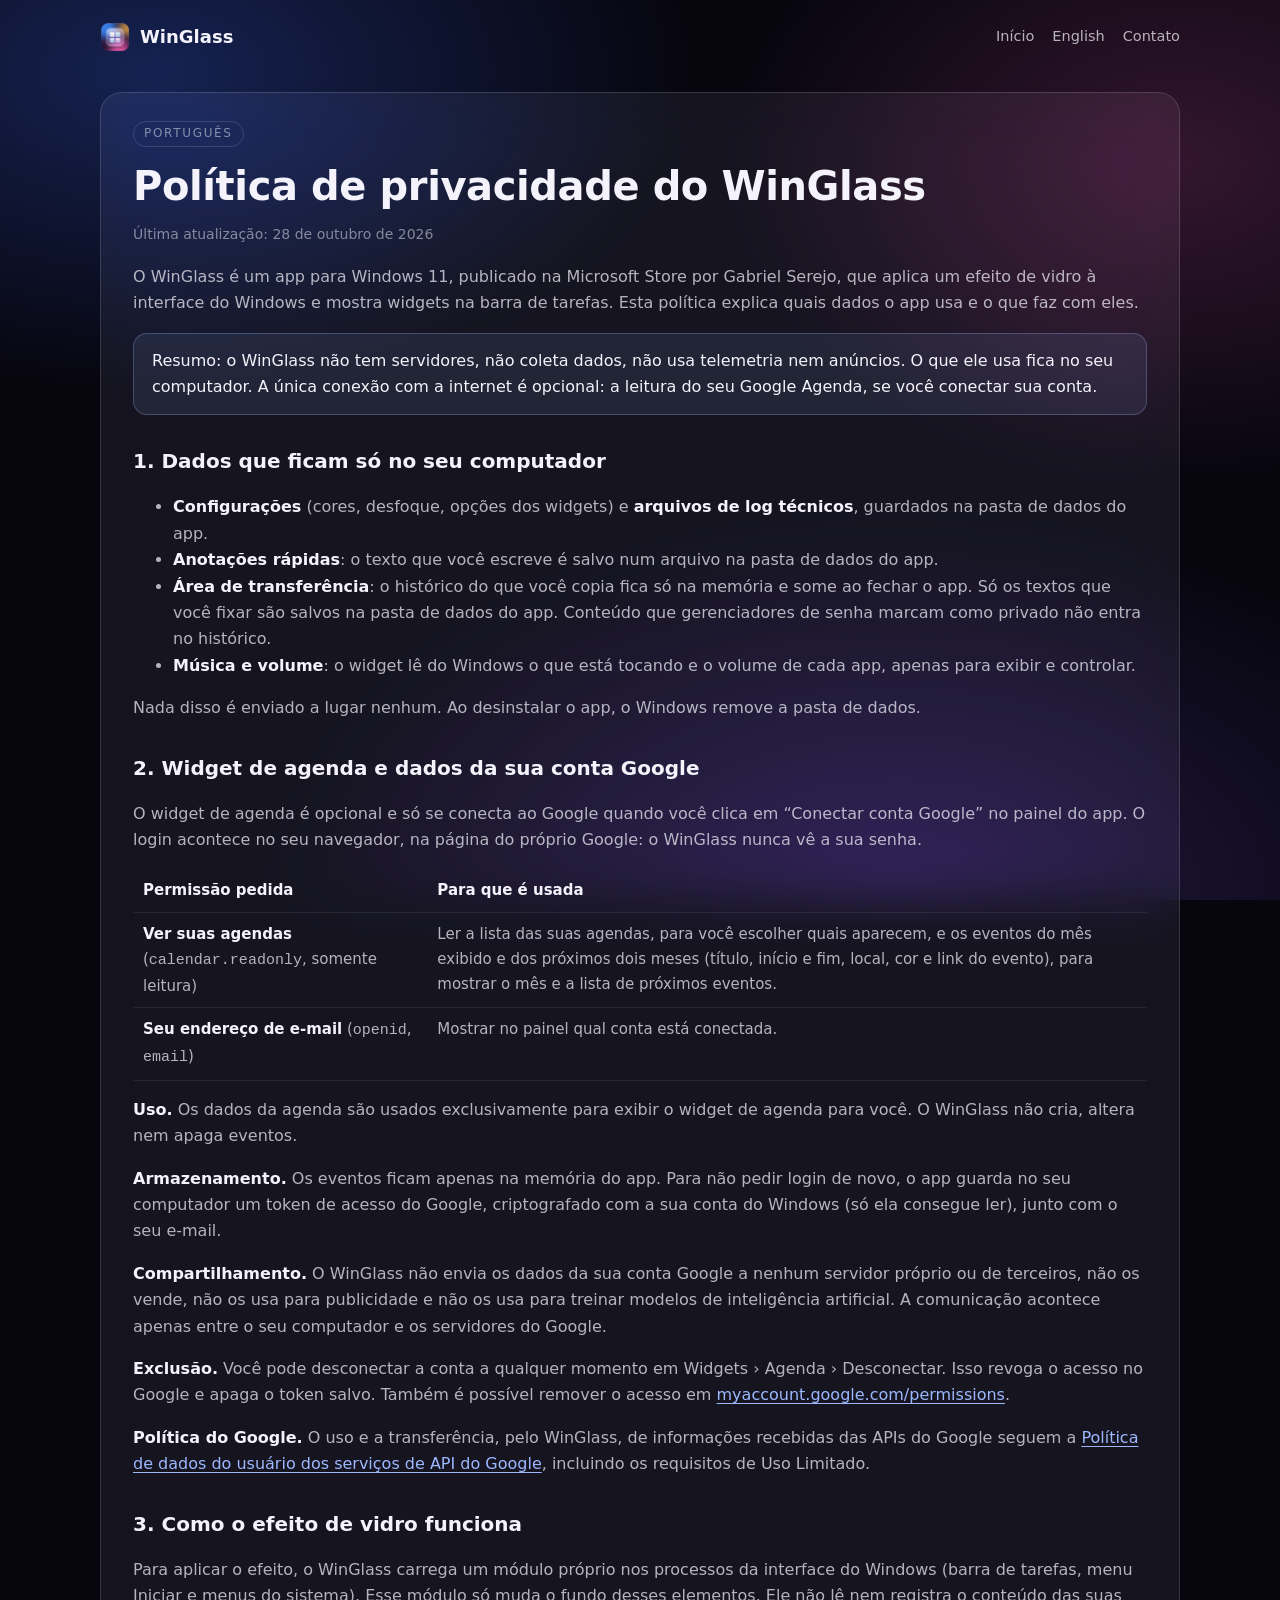
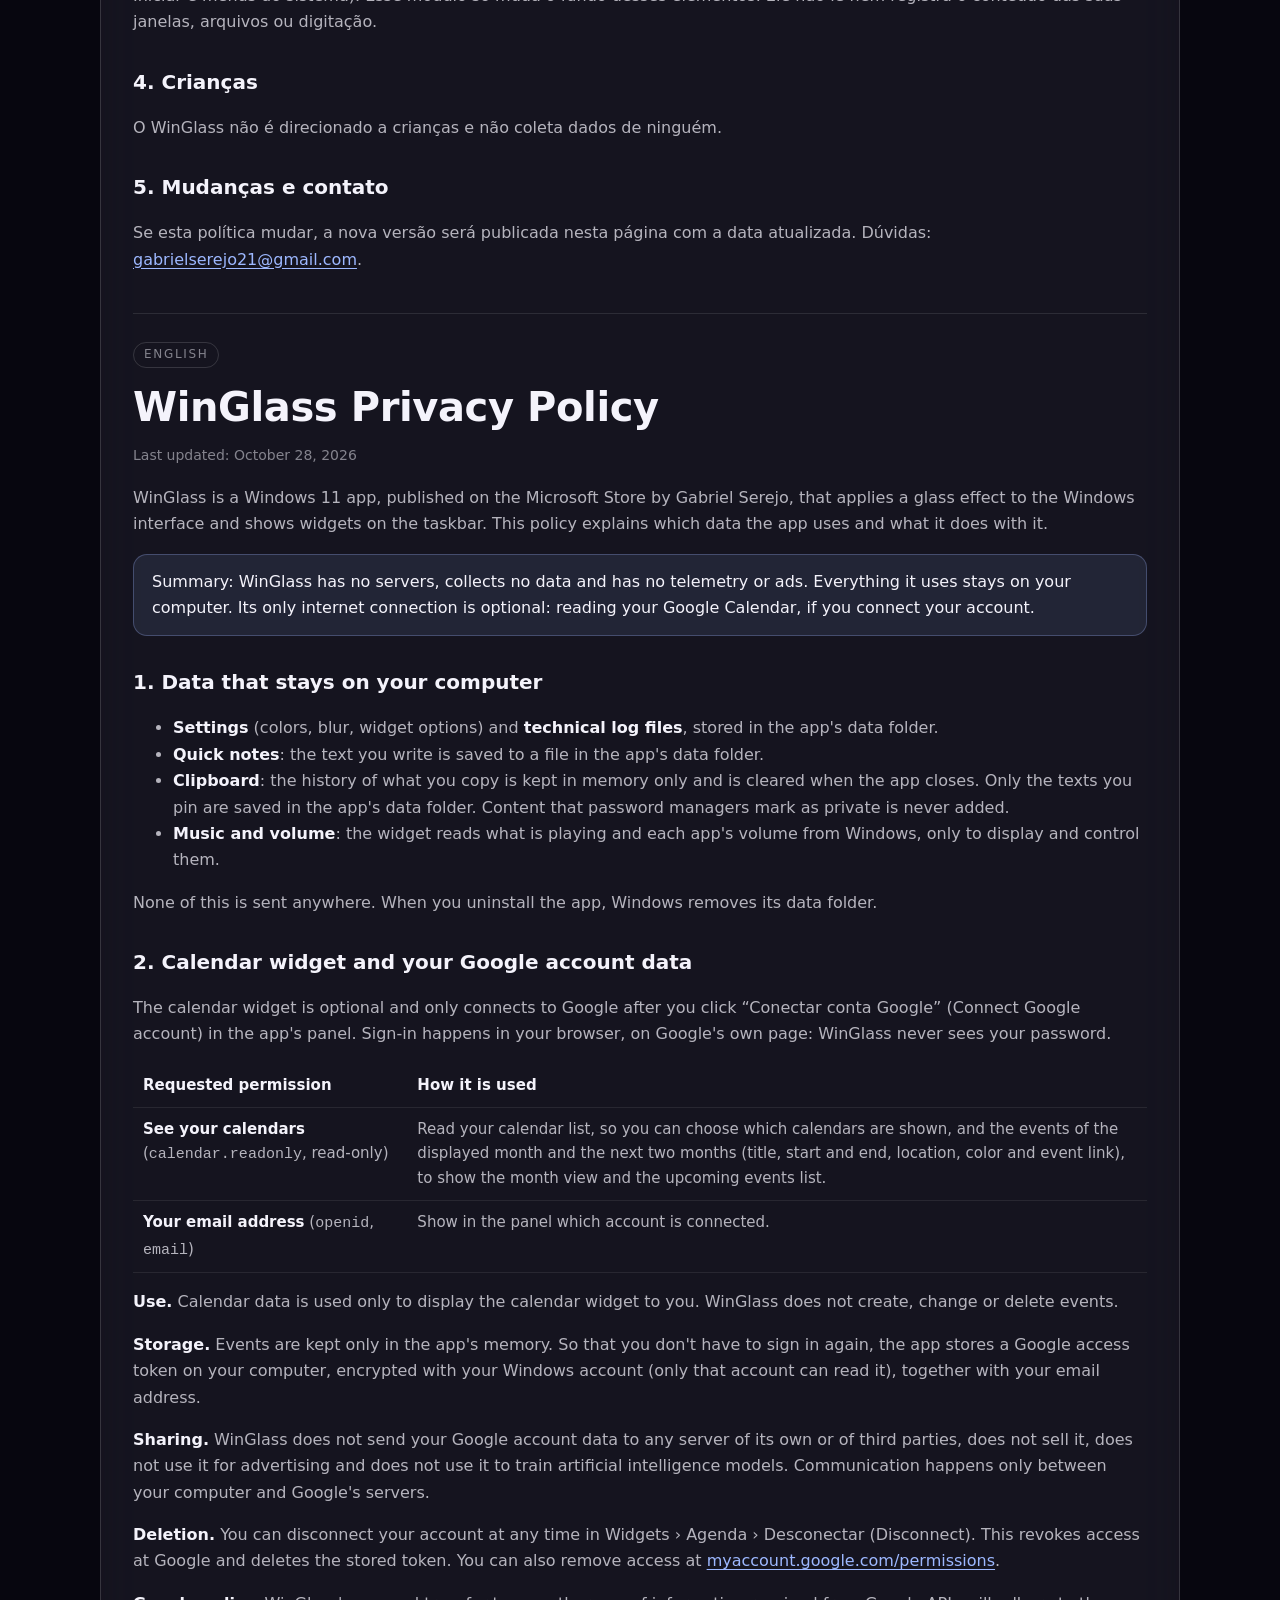
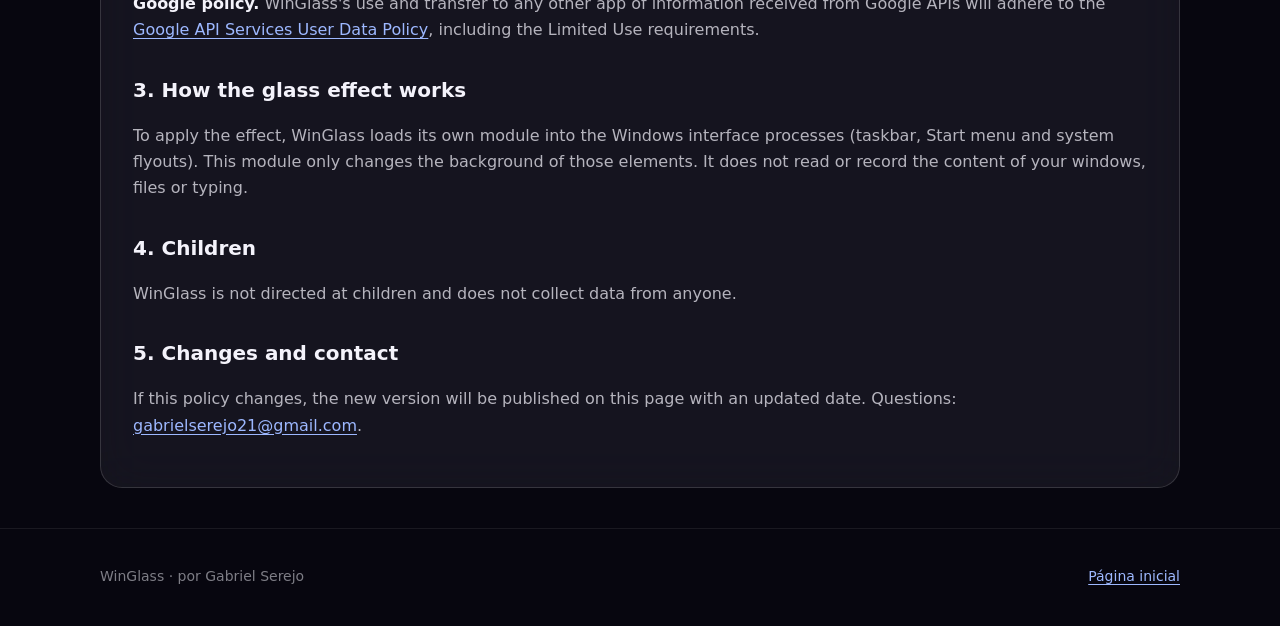
==== privacidade.html @ 67fd1177 "Site do WinGlass" ====
<!doctype html>
<html lang="pt-BR">
<head>
<meta charset="utf-8">
<meta name="viewport" content="width=device-width, initial-scale=1">
<title>Política de privacidade · WinGlass</title>
<meta name="description" content="Como o WinGlass trata os seus dados, incluindo os dados da conta Google usados pelo widget de agenda.">
<link rel="icon" href="img/icon.png">
<link rel="stylesheet" href="style.css">
</head>
<body>
<header class="top wrap">
  <a class="brand" href="./"><img src="img/icon.png" alt="">WinGlass</a>
  <nav class="links">
    <a href="./">Início</a>
    <a href="#english">English</a>
    <a href="mailto:gabrielserejo21@gmail.com">Contato</a>
  </nav>
</header>

<main class="wrap">
  <article class="doc glass">
    <span class="lang">Português</span>
    <h1>Política de privacidade do WinGlass</h1>
    <p class="updated">Última atualização: 28 de outubro de 2026</p>

    <p>O WinGlass é um app para Windows 11, publicado na Microsoft Store por Gabriel Serejo, que aplica um efeito de vidro à interface do Windows e mostra widgets na barra de tarefas. Esta política explica quais dados o app usa e o que faz com eles.</p>

    <div class="callout"><p>Resumo: o WinGlass não tem servidores, não coleta dados, não usa telemetria nem anúncios. O que ele usa fica no seu computador. A única conexão com a internet é opcional: a leitura do seu Google Agenda, se você conectar sua conta.</p></div>

    <h2>1. Dados que ficam só no seu computador</h2>
    <ul>
      <li><strong>Configurações</strong> (cores, desfoque, opções dos widgets) e <strong>arquivos de log técnicos</strong>, guardados na pasta de dados do app.</li>
      <li><strong>Anotações rápidas</strong>: o texto que você escreve é salvo num arquivo na pasta de dados do app.</li>
      <li><strong>Área de transferência</strong>: o histórico do que você copia fica só na memória e some ao fechar o app. Só os textos que você fixar são salvos na pasta de dados do app. Conteúdo que gerenciadores de senha marcam como privado não entra no histórico.</li>
      <li><strong>Música e volume</strong>: o widget lê do Windows o que está tocando e o volume de cada app, apenas para exibir e controlar.</li>
    </ul>
    <p>Nada disso é enviado a lugar nenhum. Ao desinstalar o app, o Windows remove a pasta de dados.</p>

    <h2>2. Widget de agenda e dados da sua conta Google</h2>
    <p>O widget de agenda é opcional e só se conecta ao Google quando você clica em “Conectar conta Google” no painel do app. O login acontece no seu navegador, na página do próprio Google: o WinGlass nunca vê a sua senha.</p>

    <table>
      <thead><tr><th>Permissão pedida</th><th>Para que é usada</th></tr></thead>
      <tbody>
        <tr><td><strong>Ver suas agendas</strong> (<code>calendar.readonly</code>, somente leitura)</td><td>Ler a lista das suas agendas, para você escolher quais aparecem, e os eventos do mês exibido e dos próximos dois meses (título, início e fim, local, cor e link do evento), para mostrar o mês e a lista de próximos eventos.</td></tr>
        <tr><td><strong>Seu endereço de e-mail</strong> (<code>openid</code>, <code>email</code>)</td><td>Mostrar no painel qual conta está conectada.</td></tr>
      </tbody>
    </table>

    <p><strong>Uso.</strong> Os dados da agenda são usados exclusivamente para exibir o widget de agenda para você. O WinGlass não cria, altera nem apaga eventos.</p>
    <p><strong>Armazenamento.</strong> Os eventos ficam apenas na memória do app. Para não pedir login de novo, o app guarda no seu computador um token de acesso do Google, criptografado com a sua conta do Windows (só ela consegue ler), junto com o seu e-mail.</p>
    <p><strong>Compartilhamento.</strong> O WinGlass não envia os dados da sua conta Google a nenhum servidor próprio ou de terceiros, não os vende, não os usa para publicidade e não os usa para treinar modelos de inteligência artificial. A comunicação acontece apenas entre o seu computador e os servidores do Google.</p>
    <p><strong>Exclusão.</strong> Você pode desconectar a conta a qualquer momento em Widgets › Agenda › Desconectar. Isso revoga o acesso no Google e apaga o token salvo. Também é possível remover o acesso em <a href="https://myaccount.google.com/permissions">myaccount.google.com/permissions</a>.</p>
    <p><strong>Política do Google.</strong> O uso e a transferência, pelo WinGlass, de informações recebidas das APIs do Google seguem a <a href="https://developers.google.com/terms/api-services-user-data-policy">Política de dados do usuário dos serviços de API do Google</a>, incluindo os requisitos de Uso Limitado.</p>

    <h2>3. Como o efeito de vidro funciona</h2>
    <p>Para aplicar o efeito, o WinGlass carrega um módulo próprio nos processos da interface do Windows (barra de tarefas, menu Iniciar e menus do sistema). Esse módulo só muda o fundo desses elementos. Ele não lê nem registra o conteúdo das suas janelas, arquivos ou digitação.</p>

    <h2>4. Crianças</h2>
    <p>O WinGlass não é direcionado a crianças e não coleta dados de ninguém.</p>

    <h2>5. Mudanças e contato</h2>
    <p>Se esta política mudar, a nova versão será publicada nesta página com a data atualizada. Dúvidas: <a href="mailto:gabrielserejo21@gmail.com">gabrielserejo21@gmail.com</a>.</p>

    <hr id="english">

    <span class="lang">English</span>
    <h1>WinGlass Privacy Policy</h1>
    <p class="updated">Last updated: October 28, 2026</p>

    <p>WinGlass is a Windows 11 app, published on the Microsoft Store by Gabriel Serejo, that applies a glass effect to the Windows interface and shows widgets on the taskbar. This policy explains which data the app uses and what it does with it.</p>

    <div class="callout"><p>Summary: WinGlass has no servers, collects no data and has no telemetry or ads. Everything it uses stays on your computer. Its only internet connection is optional: reading your Google Calendar, if you connect your account.</p></div>

    <h2>1. Data that stays on your computer</h2>
    <ul>
      <li><strong>Settings</strong> (colors, blur, widget options) and <strong>technical log files</strong>, stored in the app's data folder.</li>
      <li><strong>Quick notes</strong>: the text you write is saved to a file in the app's data folder.</li>
      <li><strong>Clipboard</strong>: the history of what you copy is kept in memory only and is cleared when the app closes. Only the texts you pin are saved in the app's data folder. Content that password managers mark as private is never added.</li>
      <li><strong>Music and volume</strong>: the widget reads what is playing and each app's volume from Windows, only to display and control them.</li>
    </ul>
    <p>None of this is sent anywhere. When you uninstall the app, Windows removes its data folder.</p>

    <h2>2. Calendar widget and your Google account data</h2>
    <p>The calendar widget is optional and only connects to Google after you click “Conectar conta Google” (Connect Google account) in the app's panel. Sign-in happens in your browser, on Google's own page: WinGlass never sees your password.</p>

    <table>
      <thead><tr><th>Requested permission</th><th>How it is used</th></tr></thead>
      <tbody>
        <tr><td><strong>See your calendars</strong> (<code>calendar.readonly</code>, read-only)</td><td>Read your calendar list, so you can choose which calendars are shown, and the events of the displayed month and the next two months (title, start and end, location, color and event link), to show the month view and the upcoming events list.</td></tr>
        <tr><td><strong>Your email address</strong> (<code>openid</code>, <code>email</code>)</td><td>Show in the panel which account is connected.</td></tr>
      </tbody>
    </table>

    <p><strong>Use.</strong> Calendar data is used only to display the calendar widget to you. WinGlass does not create, change or delete events.</p>
    <p><strong>Storage.</strong> Events are kept only in the app's memory. So that you don't have to sign in again, the app stores a Google access token on your computer, encrypted with your Windows account (only that account can read it), together with your email address.</p>
    <p><strong>Sharing.</strong> WinGlass does not send your Google account data to any server of its own or of third parties, does not sell it, does not use it for advertising and does not use it to train artificial intelligence models. Communication happens only between your computer and Google's servers.</p>
    <p><strong>Deletion.</strong> You can disconnect your account at any time in Widgets › Agenda › Desconectar (Disconnect). This revokes access at Google and deletes the stored token. You can also remove access at <a href="https://myaccount.google.com/permissions">myaccount.google.com/permissions</a>.</p>
    <p><strong>Google policy.</strong> WinGlass's use and transfer to any other app of information received from Google APIs will adhere to the <a href="https://developers.google.com/terms/api-services-user-data-policy">Google API Services User Data Policy</a>, including the Limited Use requirements.</p>

    <h2>3. How the glass effect works</h2>
    <p>To apply the effect, WinGlass loads its own module into the Windows interface processes (taskbar, Start menu and system flyouts). This module only changes the background of those elements. It does not read or record the content of your windows, files or typing.</p>

    <h2>4. Children</h2>
    <p>WinGlass is not directed at children and does not collect data from anyone.</p>

    <h2>5. Changes and contact</h2>
    <p>If this policy changes, the new version will be published on this page with an updated date. Questions: <a href="mailto:gabrielserejo21@gmail.com">gabrielserejo21@gmail.com</a>.</p>
  </article>
</main>

<footer>
  <div class="wrap">
    <span>WinGlass · por Gabriel Serejo</span>
    <span><a href="./">Página inicial</a></span>
  </div>
</footer>
</body>
</html>
---- style.css ----
/* Site do WinGlass (página inicial e política de privacidade). Estático, sem scripts nem rastreamento. */
:root {
  --bg: #07060f;
  --ink: #f4f3fb;
  --soft: rgba(244, 243, 251, 0.72);
  --faint: rgba(244, 243, 251, 0.5);
  --glass: rgba(255, 255, 255, 0.06);
  --rim: rgba(255, 255, 255, 0.14);
  --accent: #9db8ff;
  --radius: 22px;
}

* { box-sizing: border-box; }

html { scroll-behavior: smooth; }

body {
  margin: 0;
  background: var(--bg);
  color: var(--ink);
  font: 16px/1.65 "Segoe UI Variable Text", "Segoe UI", system-ui, -apple-system, sans-serif;
  -webkit-font-smoothing: antialiased;
}

/* Aurora de fundo: as mesmas cores das imagens da Store. */
body::before {
  content: "";
  position: fixed;
  inset: 0;
  z-index: -1;
  background:
    radial-gradient(60vw 50vh at 12% 8%, rgba(58, 107, 255, 0.28), transparent 70%),
    radial-gradient(50vw 50vh at 92% 18%, rgba(255, 95, 184, 0.18), transparent 70%),
    radial-gradient(70vw 60vh at 70% 100%, rgba(139, 92, 255, 0.22), transparent 70%),
    var(--bg);
}

a { color: var(--accent); text-underline-offset: 3px; }
a:hover { color: #c7d6ff; }

.wrap { width: min(1080px, 100% - 32px); margin: 0 auto; }

header.top {
  display: flex;
  align-items: center;
  justify-content: space-between;
  gap: 16px;
  padding: 22px 0;
}
.brand { display: flex; align-items: center; gap: 10px; color: var(--ink); text-decoration: none; font-weight: 600; font-size: 18px; }
.brand img { width: 30px; height: 30px; border-radius: 8px; }
nav.links { display: flex; flex-wrap: wrap; gap: 6px 18px; font-size: 14.5px; }
nav.links a { color: var(--soft); text-decoration: none; }
nav.links a:hover { color: var(--ink); }

.glass {
  background: var(--glass);
  border: 1px solid var(--rim);
  border-radius: var(--radius);
  backdrop-filter: blur(24px) saturate(1.4);
  -webkit-backdrop-filter: blur(24px) saturate(1.4);
}

/* --- Página inicial --------------------------------------------------------------------------- */

.hero { padding: 48px 0 28px; text-align: center; }
.eyebrow { font-size: 12.5px; letter-spacing: 0.18em; text-transform: uppercase; color: var(--faint); margin: 0 0 14px; }
.hero h1 { font-family: "Segoe UI Variable Display", "Segoe UI", system-ui, sans-serif; font-size: clamp(38px, 7vw, 68px); line-height: 1.05; margin: 0 0 18px; font-weight: 600; letter-spacing: -0.02em; }
.hero h1 span { background: linear-gradient(90deg, #8fb2ff, #c99bff 45%, #ffb3d1 75%, #ffd29a); -webkit-background-clip: text; background-clip: text; color: transparent; }
.hero p.lead { font-size: clamp(17px, 2.2vw, 20px); color: var(--soft); max-width: 640px; margin: 0 auto 28px; }

.cta { display: inline-flex; align-items: center; gap: 10px; padding: 13px 24px; border-radius: 999px; background: linear-gradient(180deg, rgba(255,255,255,0.22), rgba(255,255,255,0.08)); border: 1px solid rgba(255,255,255,0.28); color: var(--ink); text-decoration: none; font-weight: 600; }
.cta:hover { background: linear-gradient(180deg, rgba(255,255,255,0.3), rgba(255,255,255,0.12)); color: var(--ink); }
.note { font-size: 13.5px; color: var(--faint); margin-top: 12px; }

.shot { display: block; width: 100%; height: auto; border-radius: var(--radius); border: 1px solid var(--rim); margin: 36px 0 0; }

section { padding: 44px 0; }
section h2 { font-size: clamp(26px, 4vw, 34px); margin: 0 0 10px; font-weight: 600; letter-spacing: -0.01em; }
section > .wrap > p.sub { color: var(--soft); margin: 0 0 26px; max-width: 680px; }

.grid { display: grid; grid-template-columns: repeat(auto-fit, minmax(240px, 1fr)); gap: 14px; }
.card { padding: 20px 22px; }
.card h3 { margin: 0 0 6px; font-size: 17px; }
.card p { margin: 0; color: var(--soft); font-size: 15px; }

.duo { display: grid; grid-template-columns: 1fr 1fr; gap: 14px; }
.duo img { width: 100%; height: auto; border-radius: 16px; border: 1px solid var(--rim); display: block; }

.google { padding: 26px 28px; }
.google ul { margin: 12px 0 0; padding-left: 20px; color: var(--soft); }
.google li { margin: 6px 0; }

footer { padding: 36px 0 48px; color: var(--faint); font-size: 14px; border-top: 1px solid rgba(255,255,255,0.08); margin-top: 24px; }
footer .wrap { display: flex; flex-wrap: wrap; gap: 8px 24px; justify-content: space-between; }

/* --- Política ---------------------------------------------------------------------------------- */

.doc { padding: 26px 32px 32px; margin: 18px 0 40px; }
.doc h1 { font-size: clamp(30px, 5vw, 40px); margin: 6px 0 4px; letter-spacing: -0.01em; }
.doc h2 { font-size: 20px; margin: 30px 0 8px; }
.doc p, .doc li { color: var(--soft); }
.doc strong { color: var(--ink); }
.doc .updated { color: var(--faint); font-size: 14px; margin: 0 0 18px; }
.doc .lang { display: inline-block; font-size: 12px; letter-spacing: 0.14em; text-transform: uppercase; color: var(--faint); border: 1px solid var(--rim); border-radius: 999px; padding: 2px 10px; }
.doc hr { border: 0; border-top: 1px solid rgba(255,255,255,0.1); margin: 40px 0 26px; }
.doc table { width: 100%; border-collapse: collapse; margin: 10px 0; font-size: 15px; }
.doc th, .doc td { text-align: left; padding: 9px 10px; border-bottom: 1px solid rgba(255,255,255,0.08); vertical-align: top; color: var(--soft); }
.doc th { color: var(--ink); font-weight: 600; }
.callout { padding: 14px 18px; border-radius: 14px; background: rgba(157, 184, 255, 0.1); border: 1px solid rgba(157, 184, 255, 0.28); }
.callout p { margin: 0; color: var(--ink); }

@media (max-width: 720px) {
  .duo { grid-template-columns: 1fr; }
  .doc { padding: 20px 18px 24px; }
  .doc table, .doc thead, .doc tbody, .doc tr, .doc th, .doc td { display: block; }
  .doc thead { display: none; }
  .doc td { border: 0; padding: 2px 0; }
  .doc tr { border-bottom: 1px solid rgba(255,255,255,0.08); padding: 8px 0; }
}
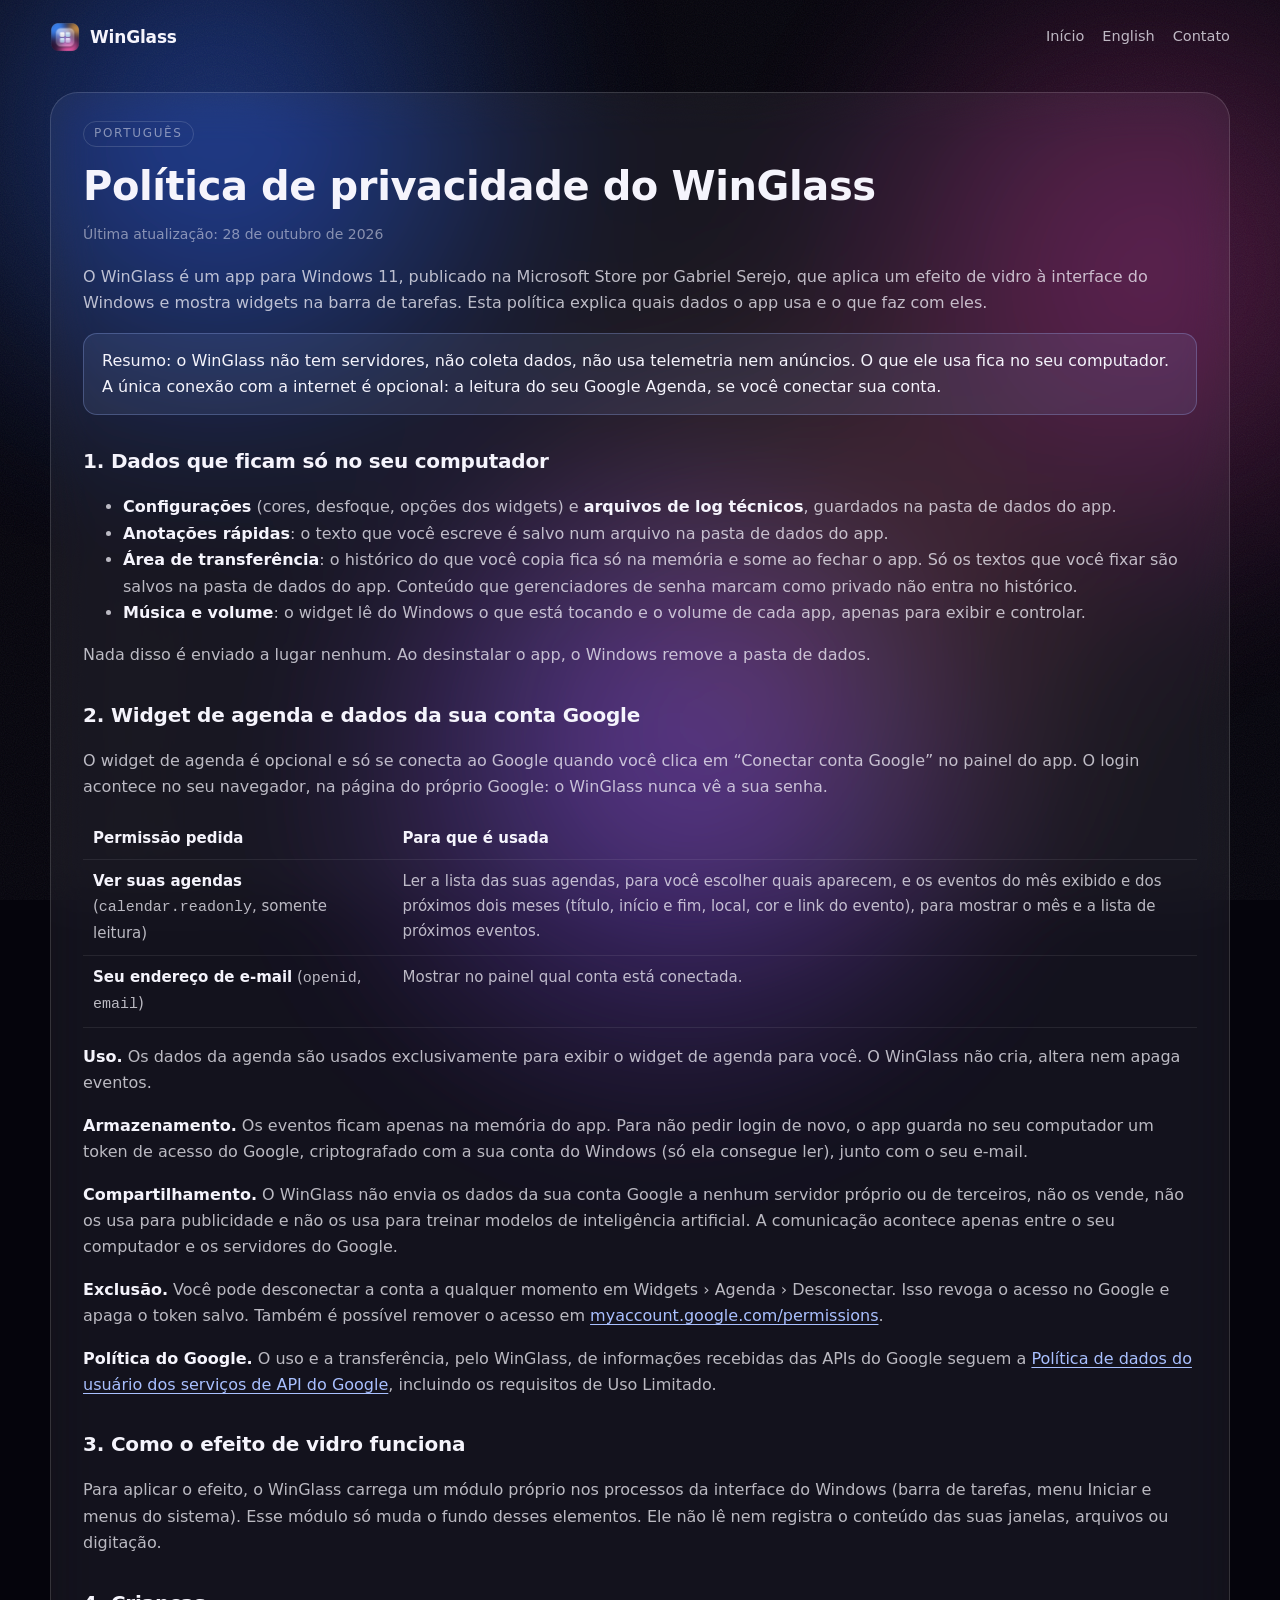
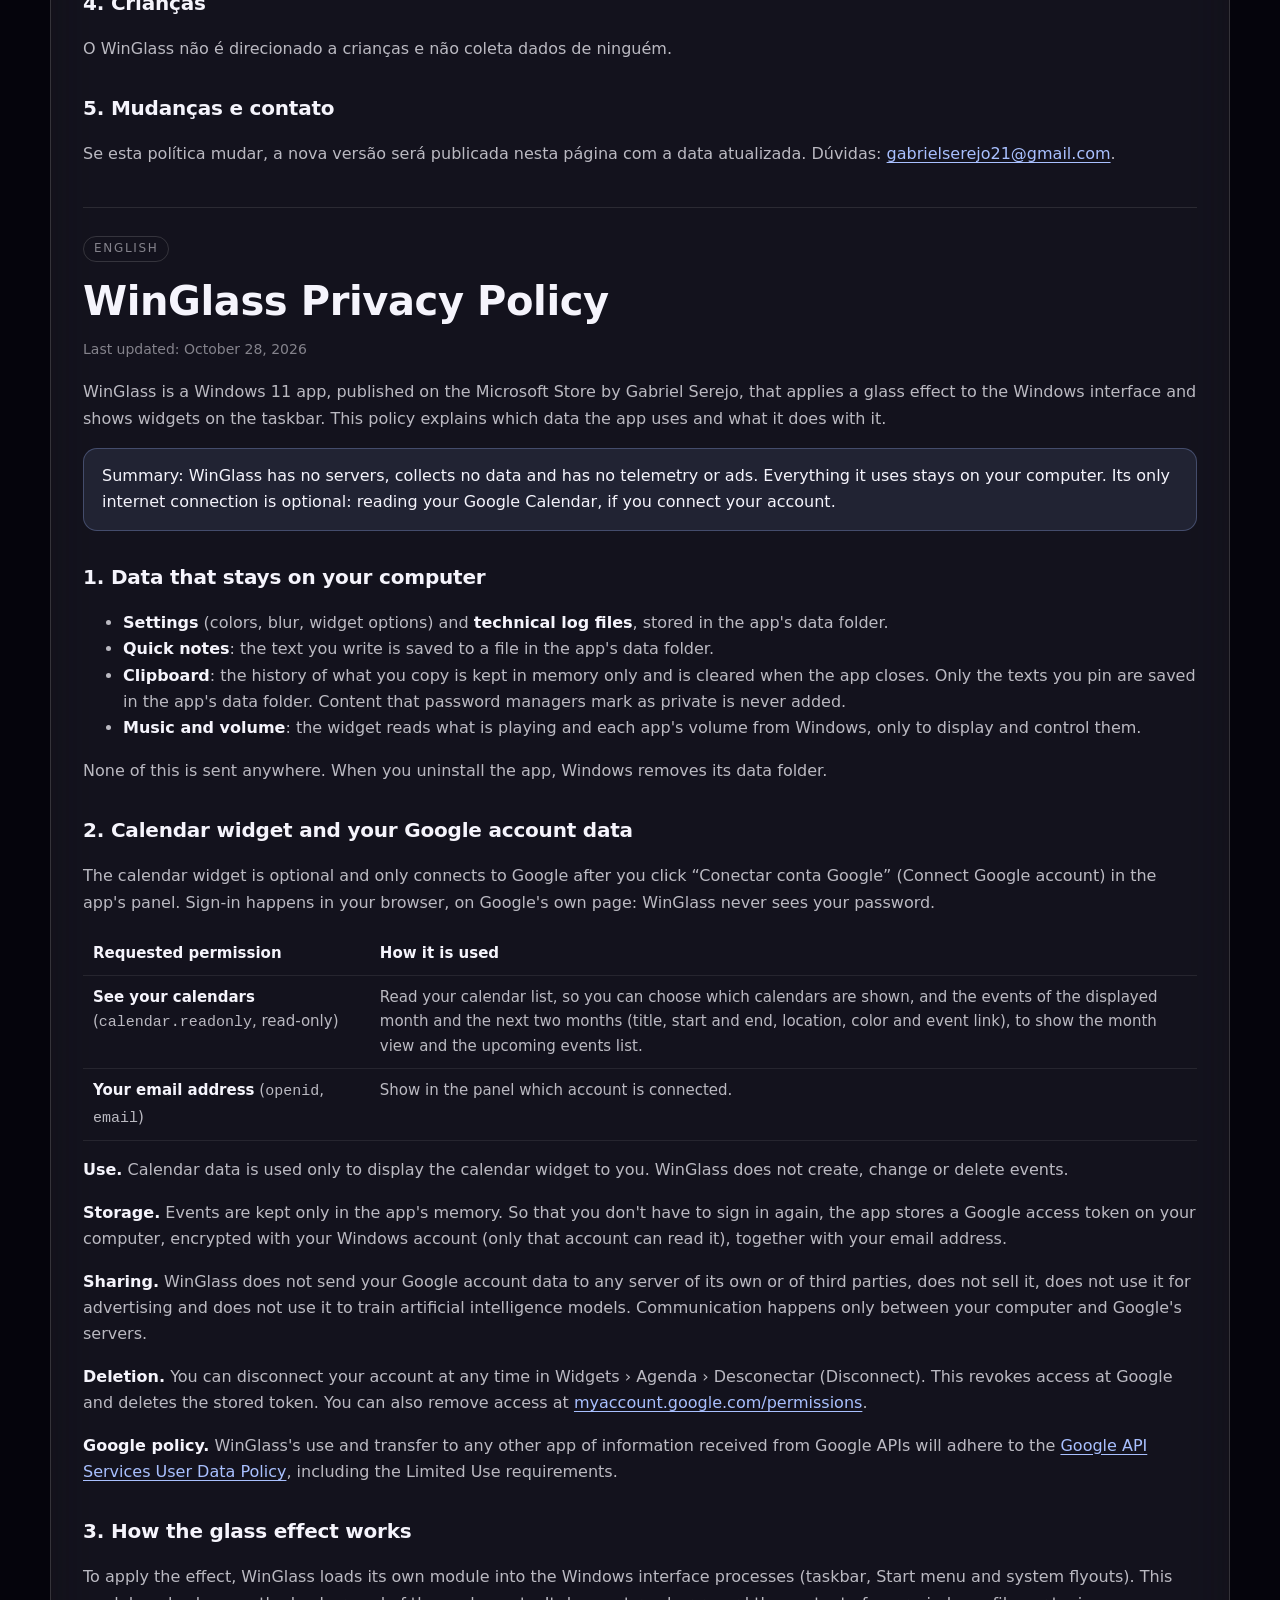
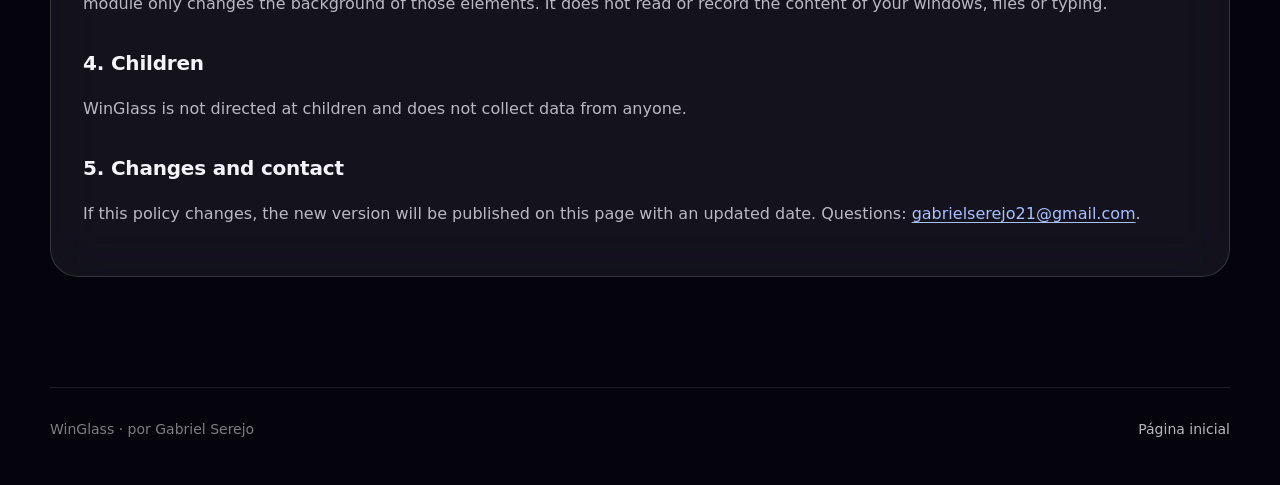
==== commit c95744ef: "Site novo: vidro líquido, animações e selo da Microsoft Store" ====
--- a/privacidade.html
+++ b/privacidade.html
@@ -9,6 +9,8 @@
 <link rel="stylesheet" href="style.css">
 </head>
 <body>
+<div class="aurora" aria-hidden="true"><i></i><i></i><i></i><i></i></div>
+<div class="grain" aria-hidden="true"></div>
 <header class="top wrap">
   <a class="brand" href="./"><img src="img/icon.png" alt="">WinGlass</a>
   <nav class="links">
--- a/style.css
+++ b/style.css
@@ -1,120 +1,519 @@
-/* Site do WinGlass (página inicial e política de privacidade). Estático, sem scripts nem rastreamento. */
+/* Site do WinGlass (página inicial e política de privacidade). Estático, sem rastreamento nem bibliotecas externas. */
+
 :root {
-  --bg: #07060f;
-  --ink: #f4f3fb;
-  --soft: rgba(244, 243, 251, 0.72);
-  --faint: rgba(244, 243, 251, 0.5);
-  --glass: rgba(255, 255, 255, 0.06);
-  --rim: rgba(255, 255, 255, 0.14);
-  --accent: #9db8ff;
-  --radius: 22px;
+  --bg: #05040c;
+  --ink: #f5f4fc;
+  --soft: rgba(245, 244, 252, 0.74);
+  --faint: rgba(245, 244, 252, 0.5);
+  --line: rgba(255, 255, 255, 0.1);
+  --blue: #5b8cff;
+  --violet: #9a6bff;
+  --pink: #ff5fb8;
+  --peach: #ffb38a;
+  --accent: #a9c0ff;
+  --radius: 28px;
+  --ease: cubic-bezier(0.22, 1, 0.36, 1);
+  --spring: cubic-bezier(0.34, 1.56, 0.64, 1);
+  --display: "Segoe UI Variable Display", "Segoe UI", system-ui, -apple-system, "Helvetica Neue", sans-serif;
+  --text: "Segoe UI Variable Text", "Segoe UI", system-ui, -apple-system, "Helvetica Neue", sans-serif;
 }
 
 * { box-sizing: border-box; }
-
-html { scroll-behavior: smooth; }
-
+html { scroll-behavior: smooth; -webkit-text-size-adjust: 100%; }
 body {
   margin: 0;
   background: var(--bg);
   color: var(--ink);
-  font: 16px/1.65 "Segoe UI Variable Text", "Segoe UI", system-ui, -apple-system, sans-serif;
+  font: 16px/1.65 var(--text);
   -webkit-font-smoothing: antialiased;
-}
-
-/* Aurora de fundo: as mesmas cores das imagens da Store. */
-body::before {
-  content: "";
+  overflow-x: hidden;
+}
+img { max-width: 100%; display: block; }
+a { color: var(--accent); text-underline-offset: 3px; }
+a:hover { color: #d3deff; }
+::selection { background: rgba(154, 107, 255, 0.45); }
+:focus-visible { outline: 2px solid var(--accent); outline-offset: 3px; border-radius: 8px; }
+
+.wrap { width: min(1180px, 100% - 32px); margin: 0 auto; }
+
+/* --- Fundo: aurora que respira + grão ------------------------------------------------------------ */
+
+.aurora {
+  position: fixed;
+  inset: -20vmax;
+  z-index: -2;
+  pointer-events: none;
+  filter: blur(70px) saturate(1.25);
+  opacity: 0.85;
+}
+.aurora i {
+  position: absolute;
+  width: 60vmax;
+  height: 60vmax;
+  border-radius: 50%;
+  mix-blend-mode: screen;
+  animation: drift 26s ease-in-out infinite alternate;
+}
+.aurora i:nth-child(1) { left: 5%;  top: 0%;  background: radial-gradient(closest-side, rgba(58, 107, 255, 0.55), transparent); }
+.aurora i:nth-child(2) { right: 0%; top: 10%; background: radial-gradient(closest-side, rgba(255, 79, 176, 0.35), transparent); animation-duration: 32s; animation-delay: -8s; }
+.aurora i:nth-child(3) { left: 30%; bottom: 0%; background: radial-gradient(closest-side, rgba(139, 92, 255, 0.45), transparent); animation-duration: 38s; animation-delay: -14s; }
+.aurora i:nth-child(4) { right: 20%; bottom: 10%; background: radial-gradient(closest-side, rgba(255, 166, 110, 0.18), transparent); animation-duration: 44s; animation-delay: -20s; }
+@keyframes drift {
+  0%   { transform: translate3d(0, 0, 0) scale(1); }
+  50%  { transform: translate3d(8vmax, -6vmax, 0) scale(1.15); }
+  100% { transform: translate3d(-6vmax, 5vmax, 0) scale(0.92); }
+}
+.grain {
   position: fixed;
   inset: 0;
   z-index: -1;
+  pointer-events: none;
+  opacity: 0.07;
+  background-image: url("data:image/svg+xml,%3Csvg xmlns='http://www.w3.org/2000/svg' width='160' height='160'%3E%3Cfilter id='n'%3E%3CfeTurbulence type='fractalNoise' baseFrequency='.9' numOctaves='2' stitchTiles='stitch'/%3E%3C/filter%3E%3Crect width='100%25' height='100%25' filter='url(%23n)'/%3E%3C/svg%3E");
+}
+.cursor-glow {
+  position: fixed;
+  left: 0;
+  top: 0;
+  width: 520px;
+  height: 520px;
+  margin: -260px 0 0 -260px;
+  border-radius: 50%;
+  pointer-events: none;
+  z-index: -1;
+  background: radial-gradient(closest-side, rgba(150, 170, 255, 0.13), transparent);
+  transform: translate3d(var(--cx, -999px), var(--cy, -999px), 0);
+  transition: opacity 0.4s;
+}
+
+/* --- Vidro líquido ------------------------------------------------------------------------------- */
+/* Corpo translúcido com refração (SVG no Chromium), aro especular e brilho que segue o ponteiro. */
+
+.lg {
+  position: relative;
+  isolation: isolate;
+  border-radius: var(--radius);
   background:
-    radial-gradient(60vw 50vh at 12% 8%, rgba(58, 107, 255, 0.28), transparent 70%),
-    radial-gradient(50vw 50vh at 92% 18%, rgba(255, 95, 184, 0.18), transparent 70%),
-    radial-gradient(70vw 60vh at 70% 100%, rgba(139, 92, 255, 0.22), transparent 70%),
-    var(--bg);
-}
-
-a { color: var(--accent); text-underline-offset: 3px; }
-a:hover { color: #c7d6ff; }
-
-.wrap { width: min(1080px, 100% - 32px); margin: 0 auto; }
-
-header.top {
+    radial-gradient(120% 140% at var(--mx, 30%) var(--my, 0%), rgba(255, 255, 255, 0.16), transparent 55%),
+    linear-gradient(180deg, rgba(255, 255, 255, 0.1), rgba(255, 255, 255, 0.025));
+  -webkit-backdrop-filter: blur(22px) saturate(1.7);
+  backdrop-filter: blur(22px) saturate(1.7);
+  box-shadow:
+    inset 0 1px 0 rgba(255, 255, 255, 0.42),
+    inset 0 -1px 0 rgba(255, 255, 255, 0.1),
+    inset 0 0 0 1px rgba(255, 255, 255, 0.07),
+    inset 0 -18px 30px -22px rgba(255, 255, 255, 0.28),
+    inset 0 18px 30px -24px rgba(255, 255, 255, 0.2),
+    0 30px 60px -30px rgba(0, 0, 0, 0.7);
+}
+.refract .rf { -webkit-backdrop-filter: url(#lg-refract) blur(14px) saturate(1.8); backdrop-filter: url(#lg-refract) blur(14px) saturate(1.8); }
+
+/* Aro de luz: borda em gradiente cônico que gira devagar. */
+.lg::before {
+  content: "";
+  position: absolute;
+  inset: 0;
+  z-index: -1;
+  border-radius: inherit;
+  padding: 1px;
+  background: conic-gradient(from var(--rim, 210deg),
+    rgba(255, 255, 255, 0.55), rgba(140, 170, 255, 0.15) 18%, rgba(255, 255, 255, 0.05) 35%,
+    rgba(255, 140, 210, 0.3) 55%, rgba(255, 255, 255, 0.06) 72%, rgba(255, 255, 255, 0.55));
+  -webkit-mask: linear-gradient(#000 0 0) content-box, linear-gradient(#000 0 0);
+  -webkit-mask-composite: xor;
+  mask: linear-gradient(#000 0 0) content-box exclude, linear-gradient(#000 0 0);
+  pointer-events: none;
+}
+@property --rim { syntax: "<angle>"; inherits: false; initial-value: 210deg; }
+.lg.spin::before { animation: rim 9s linear infinite; }
+@keyframes rim { to { --rim: 570deg; } }
+
+/* Holofote: brilho suave sob o ponteiro (cartões com .spot). */
+.spot::after {
+  content: "";
+  position: absolute;
+  inset: 0;
+  border-radius: inherit;
+  pointer-events: none;
+  background: radial-gradient(420px circle at var(--mx, 50%) var(--my, 50%), rgba(170, 190, 255, 0.14), transparent 60%);
+  opacity: 0;
+  transition: opacity 0.4s var(--ease);
+}
+.spot:hover::after { opacity: 1; }
+
+/* --- Botões -------------------------------------------------------------------------------------- */
+
+.btn {
+  --mx: 50%; --my: 0%;
+  display: inline-flex;
+  align-items: center;
+  gap: 10px;
+  padding: 14px 24px;
+  border-radius: 999px;
+  color: var(--ink);
+  font: 600 15.5px/1 var(--text);
+  text-decoration: none;
+  cursor: pointer;
+  border: 0;
+  transition: transform 0.5s var(--spring), box-shadow 0.3s;
+  will-change: transform;
+}
+.btn:hover { color: var(--ink); }
+.btn:active { transform: scale(0.96); }
+.btn svg { width: 18px; height: 18px; }
+
+/* Selo oficial da Microsoft Store, dentro de uma bolha de vidro. */
+.store {
+  display: inline-flex;
+  padding: 7px;
+  border-radius: 16px;
+  transition: transform 0.5s var(--spring);
+  will-change: transform;
+}
+.store img { height: 54px; width: auto; border-radius: 9px; }
+.store:hover { transform: translateY(-2px) scale(1.03); }
+.store:active { transform: scale(0.97); }
+
+/* --- Navegação ----------------------------------------------------------------------------------- */
+
+.nav {
+  position: fixed;
+  top: 14px;
+  left: 50%;
+  z-index: 50;
+  width: min(1060px, calc(100% - 24px));
+  transform: translateX(-50%);
   display: flex;
   align-items: center;
-  justify-content: space-between;
-  gap: 16px;
-  padding: 22px 0;
-}
-.brand { display: flex; align-items: center; gap: 10px; color: var(--ink); text-decoration: none; font-weight: 600; font-size: 18px; }
-.brand img { width: 30px; height: 30px; border-radius: 8px; }
+  gap: 18px;
+  padding: 8px 8px 8px 16px;
+  border-radius: 999px;
+  transition: padding 0.4s var(--ease), background 0.4s;
+}
+.nav.lg { background: linear-gradient(180deg, rgba(255, 255, 255, 0.08), rgba(255, 255, 255, 0.02)); }
+.brand { display: flex; align-items: center; gap: 10px; color: var(--ink); text-decoration: none; font: 650 17px/1 var(--display); letter-spacing: -0.01em; }
+.brand img { width: 30px; height: 30px; border-radius: 9px; }
+.nav .links { display: flex; gap: 4px; margin-left: auto; }
+.nav .links a { color: var(--soft); text-decoration: none; font-size: 14.5px; padding: 8px 12px; border-radius: 999px; transition: color 0.2s, background 0.2s; }
+.nav .links a:hover { color: var(--ink); background: rgba(255, 255, 255, 0.07); }
+.nav .btn { padding: 11px 18px; font-size: 14.5px; }
+.nav .btn.lg { border-radius: 999px; }
+
+/* --- Hero ---------------------------------------------------------------------------------------- */
+
+.hero { position: relative; padding: 150px 0 40px; text-align: center; }
+.chip {
+  display: inline-flex;
+  align-items: center;
+  gap: 10px;
+  padding: 7px 14px 7px 8px;
+  border-radius: 999px;
+  font-size: 13.5px;
+  color: var(--soft);
+  text-decoration: none;
+}
+.chip b { font-weight: 650; color: #0b0920; background: linear-gradient(90deg, #a9c0ff, #f0b4ff); padding: 3px 9px; border-radius: 999px; font-size: 12px; letter-spacing: 0.02em; }
+.chip:hover { color: var(--ink); }
+
+h1, h2, h3 { font-family: var(--display); letter-spacing: -0.025em; }
+.hero h1 {
+  font-size: clamp(44px, 8.4vw, 104px);
+  line-height: 0.98;
+  font-weight: 650;
+  margin: 26px auto 22px;
+  max-width: 13ch;
+}
+.shine {
+  background: linear-gradient(100deg, #8fb2ff 0%, #c79bff 25%, #ff9fd2 45%, #ffd29a 60%, #8fb2ff 80%, #c79bff 100%);
+  background-size: 220% 100%;
+  -webkit-background-clip: text;
+  background-clip: text;
+  color: transparent;
+  animation: shine 9s linear infinite;
+}
+@keyframes shine { to { background-position: -220% 0; } }
+.hero .lead { font-size: clamp(17px, 2vw, 21px); color: var(--soft); max-width: 660px; margin: 0 auto 34px; }
+.cta-row { display: flex; flex-wrap: wrap; gap: 14px; justify-content: center; align-items: center; }
+.micro { margin-top: 18px; font-size: 13.5px; color: var(--faint); display: flex; gap: 8px 18px; justify-content: center; flex-wrap: wrap; }
+.micro span::before { content: "✓"; margin-right: 6px; color: #9fe3b8; }
+
+/* Letras que sobem uma a uma. */
+.split .w { display: inline-block; overflow: hidden; vertical-align: top; padding-bottom: 0.08em; }
+.split .w > span { display: inline-block; transform: translateY(105%); animation: rise 1.1s var(--ease) forwards; animation-delay: calc(var(--i) * 70ms + 150ms); }
+@keyframes rise { to { transform: none; } }
+.fade-up { opacity: 0; transform: translateY(18px); animation: fadeUp 1s var(--ease) forwards; animation-delay: var(--d, 0.6s); }
+@keyframes fadeUp { to { opacity: 1; transform: none; } }
+
+/* Palco: a área de trabalho real, inclinada em 3D, com widgets saltando para fora. */
+.stage { position: relative; margin: 70px auto 0; max-width: 1120px; perspective: 1600px; }
+.screen {
+  position: relative;
+  border-radius: 22px;
+  padding: 10px;
+  transform: rotateX(var(--rx, 14deg)) rotateY(var(--ry, 0deg));
+  transform-style: preserve-3d;
+  transition: transform 0.9s var(--ease);
+}
+.screen > img { border-radius: 14px; width: 100%; height: auto; box-shadow: 0 0 0 1px rgba(255, 255, 255, 0.08); }
+.screen .float {
+  position: absolute;
+  border-radius: 18px;
+  overflow: hidden;
+  box-shadow: 0 40px 80px -30px rgba(0, 0, 0, 0.85), 0 0 0 1px rgba(255, 255, 255, 0.16);
+  transform: translateZ(90px);
+  animation: bob 7s ease-in-out infinite;
+}
+.screen .float img { width: 100%; height: auto; }
+.screen .f-music { left: -3%; bottom: 13%; width: 30%; }
+.screen .f-cal { right: -2%; top: 14%; width: 24%; animation-delay: -3.5s; transform: translateZ(130px); }
+@keyframes bob { 50% { translate: 0 -12px; } }
+.stage::after {
+  content: "";
+  position: absolute;
+  left: 8%; right: 8%; bottom: -60px;
+  height: 120px;
+  background: radial-gradient(closest-side, rgba(120, 110, 255, 0.45), transparent);
+  filter: blur(30px);
+  z-index: -1;
+}
+
+/* Gota de vidro que flutua sobre o palco e refrata o que passa por baixo. */
+.drop {
+  position: absolute;
+  z-index: 3;
+  width: 150px;
+  height: 150px;
+  border-radius: 50%;
+  left: 62%;
+  top: 30%;
+  pointer-events: none;
+  animation: dropMove 14s ease-in-out infinite;
+}
+.drop.lg { border-radius: 50%; -webkit-backdrop-filter: blur(3px) saturate(1.9) brightness(1.15); backdrop-filter: blur(3px) saturate(1.9) brightness(1.15); }
+.refract .drop.lg { -webkit-backdrop-filter: url(#lg-lens) saturate(1.9) brightness(1.12); backdrop-filter: url(#lg-lens) saturate(1.9) brightness(1.12); }
+@keyframes dropMove {
+  0%, 100% { transform: translate(0, 0) scale(1); border-radius: 50%; }
+  25% { transform: translate(-260px, 60px) scale(0.85); border-radius: 46% 54% 52% 48%; }
+  50% { transform: translate(-120px, -40px) scale(1.1); border-radius: 52% 48% 45% 55%; }
+  75% { transform: translate(140px, 40px) scale(0.92); border-radius: 48% 52% 55% 45%; }
+}
+
+/* --- Faixa que corre ----------------------------------------------------------------------------- */
+
+.marquee { margin: 90px 0 0; overflow: hidden; -webkit-mask: linear-gradient(90deg, transparent, #000 12%, #000 88%, transparent); mask: linear-gradient(90deg, transparent, #000 12%, #000 88%, transparent); }
+.marquee .track { display: flex; gap: 12px; width: max-content; animation: slide 38s linear infinite; padding: 6px 0; }
+.marquee:hover .track { animation-play-state: paused; }
+.marquee .lg { border-radius: 999px; padding: 11px 20px; white-space: nowrap; font-size: 15px; color: var(--soft); display: flex; gap: 10px; align-items: center; }
+.marquee .lg i { width: 8px; height: 8px; border-radius: 50%; background: linear-gradient(135deg, var(--blue), var(--pink)); box-shadow: 0 0 12px var(--violet); }
+@keyframes slide { to { transform: translateX(-50%); } }
+
+/* --- Seções -------------------------------------------------------------------------------------- */
+
+section { position: relative; padding: 120px 0 0; }
+.kicker { display: inline-block; font-size: 12.5px; letter-spacing: 0.2em; text-transform: uppercase; color: var(--accent); margin-bottom: 14px; }
+section h2 { font-size: clamp(34px, 5.4vw, 64px); line-height: 1.02; font-weight: 650; margin: 0 0 18px; }
+.sub { color: var(--soft); font-size: clamp(16.5px, 1.6vw, 19px); max-width: 640px; margin: 0; }
+.head { margin-bottom: 52px; }
+.head.center { text-align: center; }
+.head.center .sub { margin: 0 auto; }
+
+/* Revelar ao rolar. */
+[data-reveal] { opacity: 0; transform: translateY(40px) scale(0.98); filter: blur(8px); transition: opacity 1.1s var(--ease), transform 1.1s var(--ease), filter 1.1s var(--ease); transition-delay: var(--d, 0s); }
+[data-reveal].in { opacity: 1; transform: none; filter: none; }
+
+/* --- Bento de recursos --------------------------------------------------------------------------- */
+
+.bento { display: grid; grid-template-columns: repeat(6, 1fr); gap: 16px; }
+.card { padding: 28px; overflow: hidden; min-height: 300px; display: flex; flex-direction: column; }
+.card[data-reveal] { transition: opacity 1.1s var(--ease), transform 0.6s var(--ease), filter 1.1s var(--ease); transition-delay: var(--d, 0s), 0s, var(--d, 0s); }
+.card[data-reveal]:not(.in) { transition-duration: 1.1s; transition-delay: var(--d, 0s); }
+.card h3 { font-size: 23px; margin: 0 0 8px; font-weight: 650; }
+.card p { margin: 0; color: var(--soft); font-size: 15.5px; max-width: 46ch; }
+.card .tag { display: inline-block; font-size: 11.5px; letter-spacing: 0.14em; text-transform: uppercase; color: var(--faint); margin-bottom: 12px; }
+.card .art { margin-top: auto; padding-top: 26px; display: flex; justify-content: center; align-items: flex-end; }
+.card .art img { border-radius: 16px; box-shadow: 0 30px 60px -28px rgba(0, 0, 0, 0.9), 0 0 0 1px rgba(255, 255, 255, 0.14); transition: transform 0.8s var(--ease); }
+.card:hover .art img { transform: translateY(-6px) scale(1.02); }
+.c-wide { grid-column: span 4; }
+.c-half { grid-column: span 3; }
+.c-third { grid-column: span 2; }
+.new { font-size: 11px; font-weight: 700; letter-spacing: 0.08em; color: #0b0920; background: linear-gradient(90deg, #9fe3b8, #a9c0ff); padding: 3px 8px; border-radius: 999px; margin-left: 8px; vertical-align: 3px; }
+
+.c-full { grid-column: 1 / -1; }
+.bar-art img { width: 100%; height: auto; }
+
+/* Mock do Terminal. */
+.term { width: 100%; max-width: 340px; margin: 0; padding: 16px 18px; border-radius: 16px; background: rgba(8, 8, 20, 0.45); box-shadow: inset 0 1px 0 rgba(255, 255, 255, 0.14), inset 0 0 0 1px rgba(255, 255, 255, 0.06); font: 13px/1.7 "Cascadia Code", "Cascadia Mono", Consolas, monospace; color: var(--soft); white-space: pre-wrap; text-align: left; }
+.term b { color: #8fb2ff; font-weight: 500; }
+.term i { font-style: normal; color: #9fe3b8; }
+.term .cur { display: inline-block; width: 8px; height: 15px; vertical-align: -3px; background: var(--ink); animation: caret 1s steps(1) infinite; }
+.pills { display: flex; gap: 10px; margin-top: 18px; flex-wrap: wrap; }
+.pills img { height: 40px; width: auto; border-radius: 999px; box-shadow: 0 10px 30px -10px rgba(0, 0, 0, 0.8), 0 0 0 1px rgba(255, 255, 255, 0.14); }
+
+/* Mock da área de transferência. */
+.clip { width: 100%; max-width: 330px; display: grid; gap: 8px; }
+.clip div { display: flex; align-items: center; gap: 10px; padding: 11px 13px; border-radius: 14px; font-size: 13.5px; color: var(--soft); background: rgba(255, 255, 255, 0.06); box-shadow: inset 0 1px 0 rgba(255, 255, 255, 0.12); animation: clipIn 6s var(--ease) infinite; animation-delay: calc(var(--i) * 0.25s); }
+.clip div b { font-weight: 500; color: var(--ink); flex: 1; white-space: nowrap; overflow: hidden; text-overflow: ellipsis; }
+.clip div em { font-style: normal; font-size: 12px; color: var(--faint); }
+.clip .pin { color: #ffd29a; }
+@keyframes clipIn { 0% { opacity: 0; transform: translateY(-10px); } 8%, 88% { opacity: 1; transform: none; } 100% { opacity: 0; } }
+
+/* Mock das anotações: texto que se digita sozinho. */
+.note { width: 100%; max-width: 330px; padding: 16px 18px; border-radius: 18px; background: rgba(255, 233, 150, 0.06); box-shadow: inset 0 1px 0 rgba(255, 255, 255, 0.14), inset 0 0 0 1px rgba(255, 233, 150, 0.12); font-size: 14.5px; color: var(--ink); min-height: 120px; text-align: left; }
+.note small { display: block; font-size: 11px; letter-spacing: 0.14em; color: var(--faint); margin-bottom: 8px; }
+.note .typed::after { content: ""; display: inline-block; width: 2px; height: 1.05em; margin-left: 2px; vertical-align: -2px; background: #ffd29a; animation: caret 1s steps(1) infinite; }
+@keyframes caret { 50% { opacity: 0; } }
+
+/* --- Sequência líquida (presa enquanto rola) ----------------------------------------------------- */
+
+.seq { height: 320vh; padding: 0; margin-top: 120px; }
+.seq .pin { position: sticky; top: 0; height: 100vh; display: grid; align-items: center; }
+.seq .grid { display: grid; grid-template-columns: 1fr 1.1fr; gap: 60px; align-items: center; }
+.steps { list-style: none; padding: 0; margin: 34px 0 0; display: grid; gap: 10px; }
+.steps li { display: flex; gap: 14px; align-items: center; color: var(--faint); font-size: 16px; transition: color 0.4s; }
+.steps li span { width: 30px; height: 30px; border-radius: 50%; display: grid; place-items: center; font-size: 13px; font-weight: 650; background: rgba(255, 255, 255, 0.06); box-shadow: inset 0 0 0 1px rgba(255, 255, 255, 0.1); transition: background 0.4s, color 0.4s, box-shadow 0.4s; }
+.steps li.on { color: var(--ink); }
+.steps li.on span { background: linear-gradient(135deg, var(--blue), var(--pink)); color: #fff; box-shadow: 0 0 22px rgba(154, 107, 255, 0.6); }
+.frames { position: relative; aspect-ratio: 760 / 640; border-radius: 28px; overflow: hidden; padding: 0; }
+.frames img { position: absolute; inset: 0; width: 100%; height: 100%; object-fit: cover; opacity: 0; transition: opacity 0.35s linear; }
+.frames img.on { opacity: 1; }
+.frames .w-final { inset: auto; left: 4%; bottom: 7%; width: 64%; height: auto; border-radius: 18px; transform: translateY(30px) scale(0.9); transition: opacity 0.5s, transform 0.8s var(--spring); box-shadow: 0 30px 60px -20px rgba(0, 0, 0, 0.8); }
+.frames .w-final.on { transform: none; }
+.progress { height: 3px; border-radius: 3px; margin-top: 30px; background: rgba(255, 255, 255, 0.08); overflow: hidden; max-width: 340px; }
+.progress i { display: block; height: 100%; width: calc(var(--p, 0) * 100%); background: linear-gradient(90deg, var(--blue), var(--pink)); }
+
+/* --- Estilos ao vivo ----------------------------------------------------------------------------- */
+
+.studio { position: relative; border-radius: 32px; overflow: hidden; padding: 0; aspect-ratio: 16 / 8.2; min-height: 420px; }
+.studio > img.wall { position: absolute; inset: 0; width: 100%; height: 100%; object-fit: cover; transform: scale(1.04); animation: wallPan 30s ease-in-out infinite alternate; }
+@keyframes wallPan { to { transform: scale(1.12) translate(-2%, 1%); } }
+.studio .demo-card, .studio .demo-bar {
+  position: absolute;
+  background: rgba(var(--tint), var(--veil));
+  -webkit-backdrop-filter: blur(var(--blur)) saturate(1.6);
+  backdrop-filter: blur(var(--blur)) saturate(1.6);
+  box-shadow: inset 0 1px 0 rgba(255, 255, 255, var(--rim)), inset 0 0 0 1px rgba(255, 255, 255, calc(var(--rim) * 0.4)), 0 30px 60px -30px rgba(0, 0, 0, 0.8);
+  transition: background 0.6s var(--ease), backdrop-filter 0.6s var(--ease), box-shadow 0.6s, border-radius 0.6s var(--ease);
+}
+.studio { --tint: 30, 34, 70; --veil: 0.32; --blur: 22px; --rim: 0.35; --r: 22px; }
+.studio .demo-bar { left: 50%; bottom: 18px; transform: translateX(-50%); height: 58px; width: min(560px, 78%); border-radius: var(--r); display: flex; align-items: center; justify-content: center; gap: 12px; }
+.studio .demo-bar i { width: 30px; height: 30px; border-radius: 9px; background: linear-gradient(135deg, var(--c1), var(--c2)); box-shadow: inset 0 1px 0 rgba(255, 255, 255, 0.4); }
+.studio .demo-card { left: 6%; bottom: 96px; width: min(330px, 46%); padding: 18px; border-radius: calc(var(--r) + 4px); color: #fff; }
+.studio .demo-card h4 { margin: 0 0 4px; font: 650 17px/1.2 var(--display); }
+.studio .demo-card p { margin: 0 0 14px; font-size: 13.5px; opacity: 0.75; }
+.studio .demo-card .meter { height: 6px; border-radius: 6px; background: rgba(255, 255, 255, 0.2); overflow: hidden; }
+.studio .demo-card .meter i { display: block; height: 100%; width: 62%; border-radius: inherit; background: #fff; animation: meter 4s ease-in-out infinite alternate; }
+@keyframes meter { to { width: 84%; } }
+.presets { display: flex; flex-wrap: wrap; gap: 10px; margin-top: 22px; justify-content: center; }
+.presets button { font: 600 14.5px/1 var(--text); color: var(--soft); padding: 12px 18px; border-radius: 999px; border: 0; cursor: pointer; display: inline-flex; gap: 9px; align-items: center; transition: color 0.2s, transform 0.4s var(--spring); }
+.presets button i { width: 14px; height: 14px; border-radius: 50%; background: var(--sw); box-shadow: inset 0 1px 0 rgba(255, 255, 255, 0.5); }
+.presets button[aria-pressed="true"] { color: var(--ink); background: rgba(255, 255, 255, 0.16); }
+.presets button:hover { transform: translateY(-2px); color: var(--ink); }
+.sliders { display: grid; grid-template-columns: repeat(3, 1fr); gap: 18px; max-width: 760px; margin: 22px auto 0; padding: 18px 22px; border-radius: 22px; }
+.sliders label { font-size: 13px; color: var(--faint); display: grid; gap: 8px; }
+.sliders input { width: 100%; accent-color: #a9c0ff; }
+
+/* --- Números ------------------------------------------------------------------------------------- */
+
+.stats { display: grid; grid-template-columns: repeat(4, 1fr); gap: 16px; }
+.stat { padding: 28px 24px; text-align: left; }
+.stat b { display: block; font: 650 clamp(40px, 5vw, 60px)/1 var(--display); letter-spacing: -0.03em; margin-bottom: 10px; }
+.stat span { color: var(--soft); font-size: 15px; }
+
+/* --- Google Agenda ------------------------------------------------------------------------------- */
+
+.google { display: grid; grid-template-columns: 1.2fr 0.8fr; gap: 40px; padding: 40px; align-items: center; }
+.google ul { margin: 16px 0; padding-left: 20px; color: var(--soft); }
+.google li { margin: 6px 0; }
+.google p { color: var(--soft); }
+.google .art img { border-radius: 18px; box-shadow: 0 30px 60px -25px rgba(0, 0, 0, 0.85), 0 0 0 1px rgba(255, 255, 255, 0.14); margin: 0 auto; }
+
+/* --- Perguntas ----------------------------------------------------------------------------------- */
+
+.faq { display: grid; gap: 12px; max-width: 820px; margin: 0 auto; }
+.faq details { border-radius: 22px; padding: 0; }
+.faq summary { list-style: none; cursor: pointer; padding: 22px 26px; font: 600 17.5px/1.3 var(--display); display: flex; justify-content: space-between; gap: 16px; align-items: center; }
+.faq summary::-webkit-details-marker { display: none; }
+.faq summary::after { content: "+"; font-size: 24px; font-weight: 300; color: var(--faint); transition: transform 0.4s var(--spring); }
+.faq details[open] summary::after { transform: rotate(45deg); }
+.faq details p { margin: 0; padding: 0 26px 22px; color: var(--soft); }
+
+/* --- Chamada final ------------------------------------------------------------------------------- */
+
+.final { text-align: center; padding: 80px 24px; margin-top: 30px; overflow: hidden; border-radius: 40px; }
+.final h2 { font-size: clamp(38px, 6.4vw, 80px); margin-bottom: 16px; }
+.final .sub { margin: 0 auto 34px; }
+.final .orb { position: absolute; width: 520px; height: 520px; border-radius: 50%; filter: blur(60px); z-index: -2; opacity: 0.6; animation: drift 18s ease-in-out infinite alternate; }
+.final .orb.a { left: -160px; top: -200px; background: radial-gradient(closest-side, #3a6bff, transparent); }
+.final .orb.b { right: -160px; bottom: -220px; background: radial-gradient(closest-side, #ff4fb0, transparent); animation-delay: -9s; }
+
+/* --- Rodapé -------------------------------------------------------------------------------------- */
+
+footer { padding: 70px 0 54px; color: var(--faint); font-size: 14px; }
+footer .wrap { display: flex; flex-wrap: wrap; gap: 10px 26px; justify-content: space-between; align-items: center; border-top: 1px solid var(--line); padding-top: 30px; }
+footer nav { display: flex; gap: 22px; flex-wrap: wrap; }
+footer a { color: var(--soft); text-decoration: none; }
+footer a:hover { color: var(--ink); }
+
+/* --- Política (privacidade.html) ----------------------------------------------------------------- */
+
+header.top { display: flex; align-items: center; justify-content: space-between; gap: 16px; padding: 22px 0; }
 nav.links { display: flex; flex-wrap: wrap; gap: 6px 18px; font-size: 14.5px; }
 nav.links a { color: var(--soft); text-decoration: none; }
 nav.links a:hover { color: var(--ink); }
-
-.glass {
-  background: var(--glass);
-  border: 1px solid var(--rim);
-  border-radius: var(--radius);
-  backdrop-filter: blur(24px) saturate(1.4);
-  -webkit-backdrop-filter: blur(24px) saturate(1.4);
-}
-
-/* --- Página inicial --------------------------------------------------------------------------- */
-
-.hero { padding: 48px 0 28px; text-align: center; }
-.eyebrow { font-size: 12.5px; letter-spacing: 0.18em; text-transform: uppercase; color: var(--faint); margin: 0 0 14px; }
-.hero h1 { font-family: "Segoe UI Variable Display", "Segoe UI", system-ui, sans-serif; font-size: clamp(38px, 7vw, 68px); line-height: 1.05; margin: 0 0 18px; font-weight: 600; letter-spacing: -0.02em; }
-.hero h1 span { background: linear-gradient(90deg, #8fb2ff, #c99bff 45%, #ffb3d1 75%, #ffd29a); -webkit-background-clip: text; background-clip: text; color: transparent; }
-.hero p.lead { font-size: clamp(17px, 2.2vw, 20px); color: var(--soft); max-width: 640px; margin: 0 auto 28px; }
-
-.cta { display: inline-flex; align-items: center; gap: 10px; padding: 13px 24px; border-radius: 999px; background: linear-gradient(180deg, rgba(255,255,255,0.22), rgba(255,255,255,0.08)); border: 1px solid rgba(255,255,255,0.28); color: var(--ink); text-decoration: none; font-weight: 600; }
-.cta:hover { background: linear-gradient(180deg, rgba(255,255,255,0.3), rgba(255,255,255,0.12)); color: var(--ink); }
-.note { font-size: 13.5px; color: var(--faint); margin-top: 12px; }
-
-.shot { display: block; width: 100%; height: auto; border-radius: var(--radius); border: 1px solid var(--rim); margin: 36px 0 0; }
-
-section { padding: 44px 0; }
-section h2 { font-size: clamp(26px, 4vw, 34px); margin: 0 0 10px; font-weight: 600; letter-spacing: -0.01em; }
-section > .wrap > p.sub { color: var(--soft); margin: 0 0 26px; max-width: 680px; }
-
-.grid { display: grid; grid-template-columns: repeat(auto-fit, minmax(240px, 1fr)); gap: 14px; }
-.card { padding: 20px 22px; }
-.card h3 { margin: 0 0 6px; font-size: 17px; }
-.card p { margin: 0; color: var(--soft); font-size: 15px; }
-
-.duo { display: grid; grid-template-columns: 1fr 1fr; gap: 14px; }
-.duo img { width: 100%; height: auto; border-radius: 16px; border: 1px solid var(--rim); display: block; }
-
-.google { padding: 26px 28px; }
-.google ul { margin: 12px 0 0; padding-left: 20px; color: var(--soft); }
-.google li { margin: 6px 0; }
-
-footer { padding: 36px 0 48px; color: var(--faint); font-size: 14px; border-top: 1px solid rgba(255,255,255,0.08); margin-top: 24px; }
-footer .wrap { display: flex; flex-wrap: wrap; gap: 8px 24px; justify-content: space-between; }
-
-/* --- Política ---------------------------------------------------------------------------------- */
-
+.glass { background: rgba(255, 255, 255, 0.06); border: 1px solid rgba(255, 255, 255, 0.14); border-radius: var(--radius); -webkit-backdrop-filter: blur(24px) saturate(1.4); backdrop-filter: blur(24px) saturate(1.4); }
 .doc { padding: 26px 32px 32px; margin: 18px 0 40px; }
 .doc h1 { font-size: clamp(30px, 5vw, 40px); margin: 6px 0 4px; letter-spacing: -0.01em; }
-.doc h2 { font-size: 20px; margin: 30px 0 8px; }
+.doc h2 { font-size: 20px; margin: 30px 0 8px; letter-spacing: -0.01em; }
 .doc p, .doc li { color: var(--soft); }
 .doc strong { color: var(--ink); }
 .doc .updated { color: var(--faint); font-size: 14px; margin: 0 0 18px; }
-.doc .lang { display: inline-block; font-size: 12px; letter-spacing: 0.14em; text-transform: uppercase; color: var(--faint); border: 1px solid var(--rim); border-radius: 999px; padding: 2px 10px; }
-.doc hr { border: 0; border-top: 1px solid rgba(255,255,255,0.1); margin: 40px 0 26px; }
+.doc .lang { display: inline-block; font-size: 12px; letter-spacing: 0.14em; text-transform: uppercase; color: var(--faint); border: 1px solid rgba(255, 255, 255, 0.14); border-radius: 999px; padding: 2px 10px; }
+.doc hr { border: 0; border-top: 1px solid rgba(255, 255, 255, 0.1); margin: 40px 0 26px; }
 .doc table { width: 100%; border-collapse: collapse; margin: 10px 0; font-size: 15px; }
-.doc th, .doc td { text-align: left; padding: 9px 10px; border-bottom: 1px solid rgba(255,255,255,0.08); vertical-align: top; color: var(--soft); }
+.doc th, .doc td { text-align: left; padding: 9px 10px; border-bottom: 1px solid rgba(255, 255, 255, 0.08); vertical-align: top; color: var(--soft); }
 .doc th { color: var(--ink); font-weight: 600; }
 .callout { padding: 14px 18px; border-radius: 14px; background: rgba(157, 184, 255, 0.1); border: 1px solid rgba(157, 184, 255, 0.28); }
 .callout p { margin: 0; color: var(--ink); }
-
-@media (max-width: 720px) {
-  .duo { grid-template-columns: 1fr; }
+body.doc-page footer .wrap { border-top: 1px solid var(--line); }
+
+/* --- Telas menores ------------------------------------------------------------------------------- */
+
+@media (max-width: 980px) {
+  .bento { grid-template-columns: repeat(2, 1fr); }
+  .c-wide, .c-half, .c-third { grid-column: span 2; }
+  .seq { height: auto; }
+  .seq .pin { position: static; height: auto; padding-top: 110px; }
+  .seq .grid { grid-template-columns: 1fr; gap: 34px; }
+  .stats { grid-template-columns: repeat(2, 1fr); }
+  .google { grid-template-columns: 1fr; padding: 28px; }
+  .nav .links { display: none; }
+  .nav .btn { margin-left: auto; }
+}
+@media (max-width: 640px) {
+  .hero { padding-top: 120px; }
+  .stage { margin-top: 46px; }
+  .screen { padding: 6px; border-radius: 16px; }
+  .screen .f-music { width: 44%; left: -2%; bottom: 8%; }
+  .screen .f-cal { width: 34%; }
+  .drop { width: 90px; height: 90px; }
+  .marquee { margin-top: 56px; }
+  section { padding-top: 90px; }
+  .card { padding: 22px; min-height: 0; }
+  .studio { aspect-ratio: auto; height: 460px; }
+  .studio .demo-card { left: 50%; transform: translateX(-50%); width: 82%; bottom: 100px; }
+  .sliders { grid-template-columns: 1fr; }
+  .stats { grid-template-columns: 1fr 1fr; }
+  .stat { padding: 22px 18px; }
+  .final { padding: 60px 18px; border-radius: 30px; }
   .doc { padding: 20px 18px 24px; }
   .doc table, .doc thead, .doc tbody, .doc tr, .doc th, .doc td { display: block; }
   .doc thead { display: none; }
   .doc td { border: 0; padding: 2px 0; }
-  .doc tr { border-bottom: 1px solid rgba(255,255,255,0.08); padding: 8px 0; }
-}
+  .doc tr { border-bottom: 1px solid rgba(255, 255, 255, 0.08); padding: 8px 0; }
+}
+
+@media (prefers-reduced-motion: reduce) {
+  *, *::before, *::after { animation-duration: 0.001ms !important; animation-iteration-count: 1 !important; transition-duration: 0.001ms !important; }
+  .split .w > span, .fade-up { transform: none; opacity: 1; }
+  [data-reveal] { opacity: 1; transform: none; filter: none; }
+}
